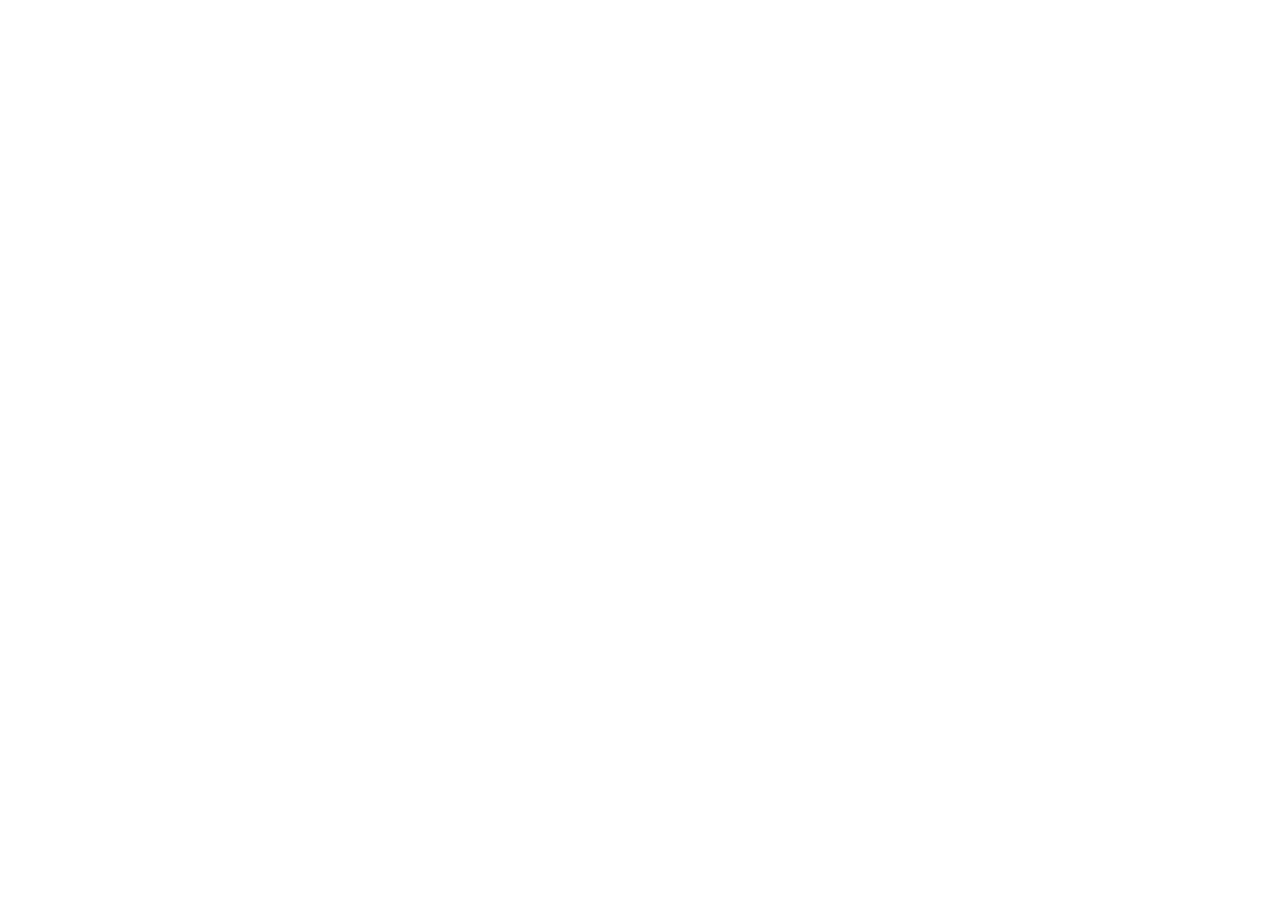
==== index.html @ aad58d9f "Add files via upload" ====
<!DOCTYPE html>
<html lang="pt-BR">
<head>
  <meta charset="UTF-8">
  <meta name="viewport" content="width=device-width, initial-scale=1, viewport-fit=cover">
  <title>SR Central · Souza Ribeiro</title>
  <meta name="theme-color" content="#081b06">
  <link rel="icon" type="image/png" href="assets/marca/favicon.png">
  <link rel="apple-touch-icon" href="assets/marca/apple-touch-icon.png">
  <link rel="stylesheet" href="assets/style.css">
</head>
<body>
  <div id="app"></div>
  <script src="sistemas.js"></script>
  <script src="assets/app.js"></script>
</body>
</html>
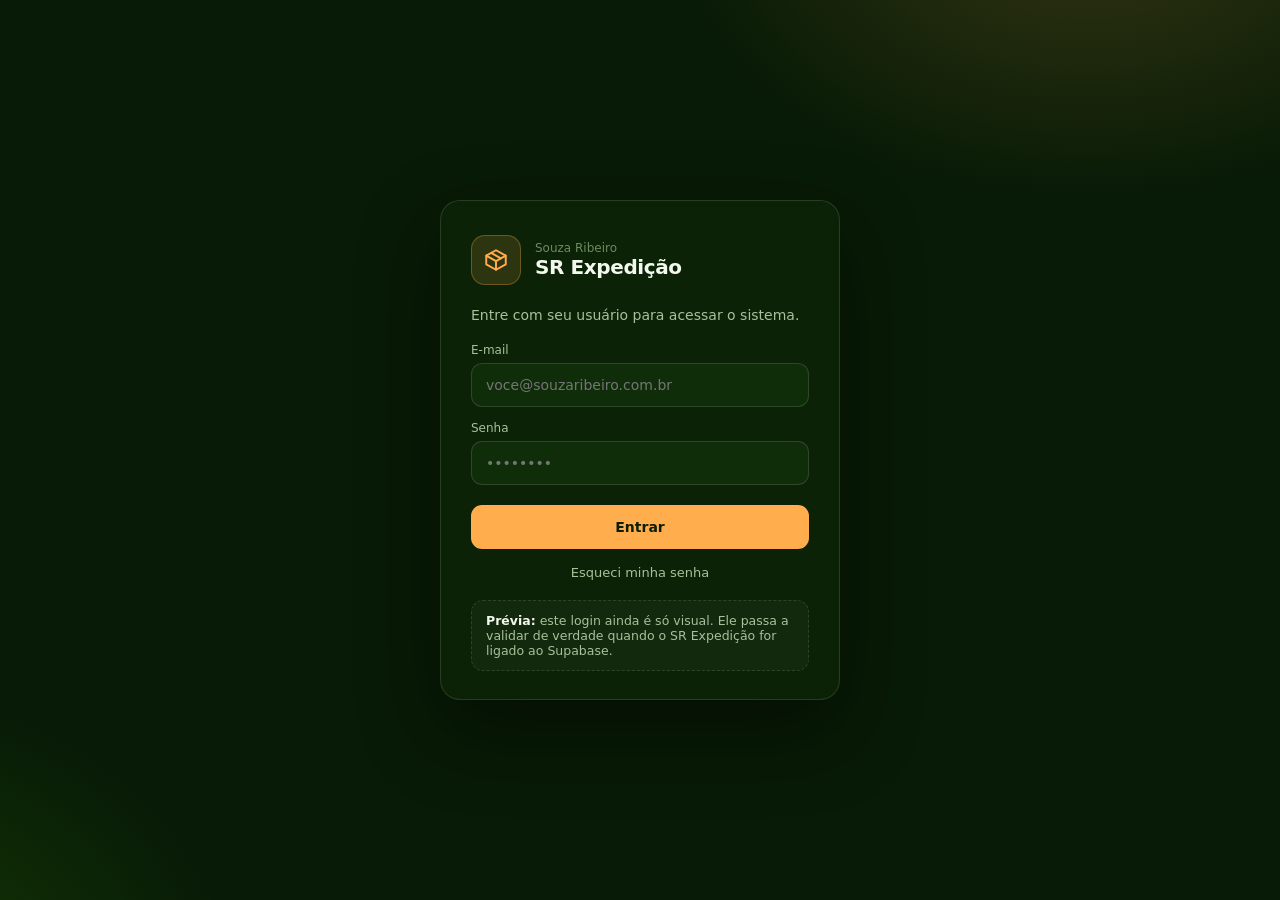
==== commit 302862c1: "Add files via upload" ====
--- a/index.html
+++ b/index.html
@@ -1,17 +1,86 @@
 <!DOCTYPE html>
 <html lang="pt-BR">
 <head>
-  <meta charset="UTF-8">
-  <meta name="viewport" content="width=device-width, initial-scale=1, viewport-fit=cover">
-  <title>SR Central · Souza Ribeiro</title>
-  <meta name="theme-color" content="#081b06">
-  <link rel="icon" type="image/png" href="assets/marca/favicon.png">
-  <link rel="apple-touch-icon" href="assets/marca/apple-touch-icon.png">
-  <link rel="stylesheet" href="assets/style.css">
+<meta charset="UTF-8">
+<meta name="viewport" content="width=device-width, initial-scale=1">
+<title>SR Expedição · Souza Ribeiro</title>
+<link rel="icon" type="image/png" href="../../assets/marca/favicon.png">
+<!--
+  ============================================================
+  SR Expedição — página provisória
+  Substitua este arquivo pelo HTML do sistema.
+  O login abaixo é só visual: ainda não valida nada.
+  Quando o sistema for ligado ao Supabase, ele passa a
+  autenticar de verdade aqui, antes de liberar o uso.
+  ============================================================
+-->
+<style>
+  :root { --c: #ffad4d; --bg: #081b06; --cartao: #0c2408; --campo: #102d0a; --linha: rgba(255,255,255,.12); --texto: #f3f8ee; --texto-2: #a9c19a; --texto-3: #6e8b60; }
+  * { box-sizing: border-box; margin: 0; padding: 0; }
+  html, body { height: 100%; }
+  body {
+    font-family: "Poppins", "Inter", "Segoe UI", system-ui, sans-serif; color: var(--texto); font-size: 14px;
+    background:
+      radial-gradient(700px 480px at 85% -10%, color-mix(in srgb, var(--c) 18%, transparent), transparent 60%),
+      radial-gradient(600px 500px at -10% 110%, rgba(43,115,3,.35), transparent 60%),
+      var(--bg);
+    display: grid; place-items: center; padding: 24px; -webkit-font-smoothing: antialiased;
+  }
+  .card { width: 100%; max-width: 400px; background: rgba(12,36,8,.85); border: 1px solid var(--linha); border-radius: 20px; padding: 34px 30px 28px; box-shadow: 0 30px 80px rgba(0,0,0,.45); backdrop-filter: blur(8px); }
+  .topo { display: flex; align-items: center; gap: 14px; }
+  .ic { width: 50px; height: 50px; border-radius: 14px; display: grid; place-items: center; color: var(--c); background: color-mix(in srgb, var(--c) 14%, transparent); border: 1px solid color-mix(in srgb, var(--c) 30%, transparent); }
+  .ic svg { width: 26px; height: 26px; stroke: currentColor; fill: none; stroke-width: 1.8; stroke-linecap: round; stroke-linejoin: round; }
+  .sist { font-size: 12px; color: var(--texto-3); }
+  h1 { font-size: 20px; letter-spacing: -.4px; }
+  p.sub { color: var(--texto-2); margin: 22px 0 20px; }
+  label { display: block; font-size: 12px; color: var(--texto-2); margin-bottom: 6px; font-weight: 500; }
+  .campo { margin-bottom: 14px; }
+  input { width: 100%; height: 44px; padding: 0 14px; border-radius: 11px; background: var(--campo); border: 1px solid var(--linha); color: var(--texto); font: inherit; outline: none; transition: border-color .15s, box-shadow .15s; }
+  input:focus { border-color: var(--c); box-shadow: 0 0 0 3px color-mix(in srgb, var(--c) 18%, transparent); }
+  button { width: 100%; height: 44px; border: 0; border-radius: 11px; background: var(--c); color: #0b1f06; font: inherit; font-weight: 700; cursor: pointer; margin-top: 6px; transition: filter .15s; }
+  button:hover { filter: brightness(1.08); }
+  .esqueci { display: block; text-align: center; margin-top: 16px; color: var(--texto-2); font-size: 13px; text-decoration: none; }
+  .esqueci:hover { color: var(--c); }
+  .aviso { margin-top: 20px; padding: 12px 14px; border-radius: 12px; font-size: 12.5px; color: var(--texto-2); background: rgba(255,255,255,.03); border: 1px dashed var(--linha); }
+  .aviso b { color: var(--texto); }
+  .pronto { display: none; text-align: center; }
+  .pronto .ic { margin: 0 auto 16px; width: 64px; height: 64px; border-radius: 18px; }
+  .pronto h2 { font-size: 19px; margin-bottom: 8px; }
+  .pronto p { color: var(--texto-2); }
+  .pronto code { background: var(--campo); padding: 2px 7px; border-radius: 6px; font-size: 12.5px; color: var(--texto); }
+  .entrou .form { display: none; }
+  .entrou .pronto { display: block; }
+  .rodape { text-align: center; color: var(--texto-3); font-size: 12px; margin-top: 18px; }
+</style>
 </head>
 <body>
-  <div id="app"></div>
-  <script src="sistemas.js"></script>
-  <script src="assets/app.js"></script>
+  <div class="card" id="card">
+    <div class="topo">
+      <div class="ic"><svg viewBox="0 0 24 24"><path d="M21 8 12 3 3 8v8l9 5 9-5z"/><path d="m3 8 9 5 9-5"/><path d="M12 13v8"/><path d="m7.5 5.5 9 5"/></svg></div>
+      <div><div class="sist">Souza Ribeiro</div><h1>SR Expedição</h1></div>
+    </div>
+
+    <form class="form" id="form" autocomplete="on">
+      <p class="sub">Entre com seu usuário para acessar o sistema.</p>
+      <div class="campo"><label for="email">E-mail</label><input id="email" type="email" placeholder="voce@souzaribeiro.com.br" required></div>
+      <div class="campo"><label for="senha">Senha</label><input id="senha" type="password" placeholder="••••••••" required></div>
+      <button type="submit">Entrar</button>
+      <a class="esqueci" href="#">Esqueci minha senha</a>
+      <div class="aviso"><b>Prévia:</b> este login ainda é só visual. Ele passa a validar de verdade quando o SR Expedição for ligado ao Supabase.</div>
+    </form>
+
+    <div class="pronto">
+      <div class="ic"><svg viewBox="0 0 24 24"><path d="M21 8 12 3 3 8v8l9 5 9-5z"/><path d="m3 8 9 5 9-5"/><path d="M12 13v8"/><path d="m7.5 5.5 9 5"/></svg></div>
+      <h2>SR Expedição em construção</h2>
+      <p>Substitua o arquivo <code>sistemas/expedicao/index.html</code> pelo sistema real.</p>
+    </div>
+  </div>
+
+  <script>
+    document.getElementById('form').addEventListener('submit', function (e) {
+      e.preventDefault();
+      document.getElementById('card').classList.add('entrou');
+    });
+  </script>
 </body>
 </html>
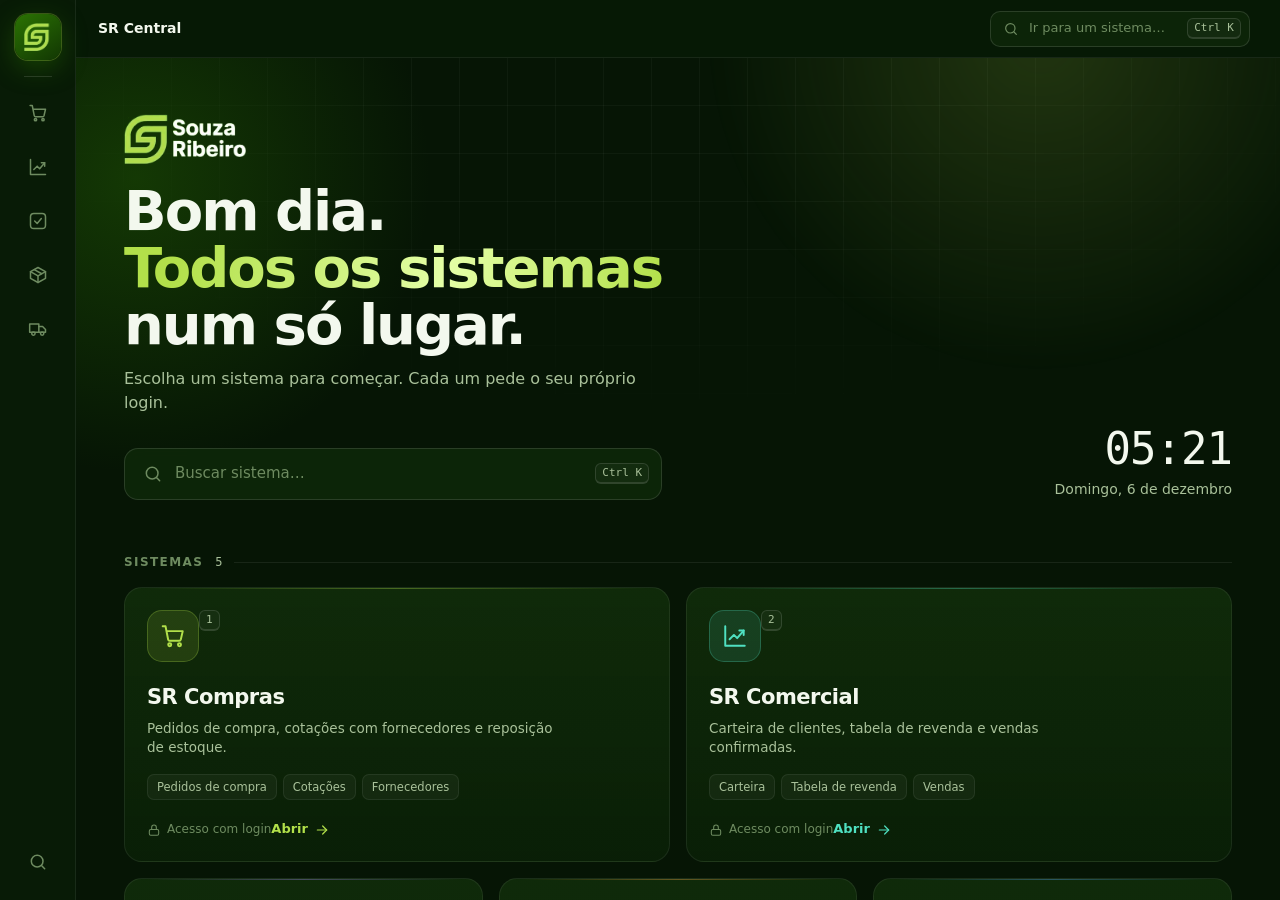
==== commit f1ced668: "SR Central: tela inicial com os sistemas da Souza Ribeiro Co-Authored-By: Claude Opus 5.5 <noreply@a" ====
--- a/index.html
+++ b/index.html
@@ -1,86 +1,17 @@
 <!DOCTYPE html>
 <html lang="pt-BR">
 <head>
-<meta charset="UTF-8">
-<meta name="viewport" content="width=device-width, initial-scale=1">
-<title>SR Expedição · Souza Ribeiro</title>
-<link rel="icon" type="image/png" href="../../assets/marca/favicon.png">
-<!--
-  ============================================================
-  SR Expedição — página provisória
-  Substitua este arquivo pelo HTML do sistema.
-  O login abaixo é só visual: ainda não valida nada.
-  Quando o sistema for ligado ao Supabase, ele passa a
-  autenticar de verdade aqui, antes de liberar o uso.
-  ============================================================
--->
-<style>
-  :root { --c: #ffad4d; --bg: #081b06; --cartao: #0c2408; --campo: #102d0a; --linha: rgba(255,255,255,.12); --texto: #f3f8ee; --texto-2: #a9c19a; --texto-3: #6e8b60; }
-  * { box-sizing: border-box; margin: 0; padding: 0; }
-  html, body { height: 100%; }
-  body {
-    font-family: "Poppins", "Inter", "Segoe UI", system-ui, sans-serif; color: var(--texto); font-size: 14px;
-    background:
-      radial-gradient(700px 480px at 85% -10%, color-mix(in srgb, var(--c) 18%, transparent), transparent 60%),
-      radial-gradient(600px 500px at -10% 110%, rgba(43,115,3,.35), transparent 60%),
-      var(--bg);
-    display: grid; place-items: center; padding: 24px; -webkit-font-smoothing: antialiased;
-  }
-  .card { width: 100%; max-width: 400px; background: rgba(12,36,8,.85); border: 1px solid var(--linha); border-radius: 20px; padding: 34px 30px 28px; box-shadow: 0 30px 80px rgba(0,0,0,.45); backdrop-filter: blur(8px); }
-  .topo { display: flex; align-items: center; gap: 14px; }
-  .ic { width: 50px; height: 50px; border-radius: 14px; display: grid; place-items: center; color: var(--c); background: color-mix(in srgb, var(--c) 14%, transparent); border: 1px solid color-mix(in srgb, var(--c) 30%, transparent); }
-  .ic svg { width: 26px; height: 26px; stroke: currentColor; fill: none; stroke-width: 1.8; stroke-linecap: round; stroke-linejoin: round; }
-  .sist { font-size: 12px; color: var(--texto-3); }
-  h1 { font-size: 20px; letter-spacing: -.4px; }
-  p.sub { color: var(--texto-2); margin: 22px 0 20px; }
-  label { display: block; font-size: 12px; color: var(--texto-2); margin-bottom: 6px; font-weight: 500; }
-  .campo { margin-bottom: 14px; }
-  input { width: 100%; height: 44px; padding: 0 14px; border-radius: 11px; background: var(--campo); border: 1px solid var(--linha); color: var(--texto); font: inherit; outline: none; transition: border-color .15s, box-shadow .15s; }
-  input:focus { border-color: var(--c); box-shadow: 0 0 0 3px color-mix(in srgb, var(--c) 18%, transparent); }
-  button { width: 100%; height: 44px; border: 0; border-radius: 11px; background: var(--c); color: #0b1f06; font: inherit; font-weight: 700; cursor: pointer; margin-top: 6px; transition: filter .15s; }
-  button:hover { filter: brightness(1.08); }
-  .esqueci { display: block; text-align: center; margin-top: 16px; color: var(--texto-2); font-size: 13px; text-decoration: none; }
-  .esqueci:hover { color: var(--c); }
-  .aviso { margin-top: 20px; padding: 12px 14px; border-radius: 12px; font-size: 12.5px; color: var(--texto-2); background: rgba(255,255,255,.03); border: 1px dashed var(--linha); }
-  .aviso b { color: var(--texto); }
-  .pronto { display: none; text-align: center; }
-  .pronto .ic { margin: 0 auto 16px; width: 64px; height: 64px; border-radius: 18px; }
-  .pronto h2 { font-size: 19px; margin-bottom: 8px; }
-  .pronto p { color: var(--texto-2); }
-  .pronto code { background: var(--campo); padding: 2px 7px; border-radius: 6px; font-size: 12.5px; color: var(--texto); }
-  .entrou .form { display: none; }
-  .entrou .pronto { display: block; }
-  .rodape { text-align: center; color: var(--texto-3); font-size: 12px; margin-top: 18px; }
-</style>
+  <meta charset="UTF-8">
+  <meta name="viewport" content="width=device-width, initial-scale=1, viewport-fit=cover">
+  <title>SR Central · Souza Ribeiro</title>
+  <meta name="theme-color" content="#081b06">
+  <link rel="icon" type="image/png" href="assets/marca/favicon.png">
+  <link rel="apple-touch-icon" href="assets/marca/apple-touch-icon.png">
+  <link rel="stylesheet" href="assets/style.css">
 </head>
 <body>
-  <div class="card" id="card">
-    <div class="topo">
-      <div class="ic"><svg viewBox="0 0 24 24"><path d="M21 8 12 3 3 8v8l9 5 9-5z"/><path d="m3 8 9 5 9-5"/><path d="M12 13v8"/><path d="m7.5 5.5 9 5"/></svg></div>
-      <div><div class="sist">Souza Ribeiro</div><h1>SR Expedição</h1></div>
-    </div>
-
-    <form class="form" id="form" autocomplete="on">
-      <p class="sub">Entre com seu usuário para acessar o sistema.</p>
-      <div class="campo"><label for="email">E-mail</label><input id="email" type="email" placeholder="voce@souzaribeiro.com.br" required></div>
-      <div class="campo"><label for="senha">Senha</label><input id="senha" type="password" placeholder="••••••••" required></div>
-      <button type="submit">Entrar</button>
-      <a class="esqueci" href="#">Esqueci minha senha</a>
-      <div class="aviso"><b>Prévia:</b> este login ainda é só visual. Ele passa a validar de verdade quando o SR Expedição for ligado ao Supabase.</div>
-    </form>
-
-    <div class="pronto">
-      <div class="ic"><svg viewBox="0 0 24 24"><path d="M21 8 12 3 3 8v8l9 5 9-5z"/><path d="m3 8 9 5 9-5"/><path d="M12 13v8"/><path d="m7.5 5.5 9 5"/></svg></div>
-      <h2>SR Expedição em construção</h2>
-      <p>Substitua o arquivo <code>sistemas/expedicao/index.html</code> pelo sistema real.</p>
-    </div>
-  </div>
-
-  <script>
-    document.getElementById('form').addEventListener('submit', function (e) {
-      e.preventDefault();
-      document.getElementById('card').classList.add('entrou');
-    });
-  </script>
+  <div id="app"></div>
+  <script src="sistemas.js"></script>
+  <script src="assets/app.js"></script>
 </body>
 </html>
--- a/assets/style.css
+++ b/assets/style.css
@@ -0,0 +1,300 @@
+/* ============================================================
+   SR Central — identidade visual (navy + verde-limão)
+   ============================================================ */
+:root {
+  --bg: #061505;
+  --navy-950: #081b06;
+  --navy-900: #0c2408;
+  --navy-850: #102d0a;
+  --navy-800: #15370d;
+  --navy-700: #1f4813;
+  --linha: rgba(255, 255, 255, .07);
+  --linha-forte: rgba(255, 255, 255, .12);
+  --texto: #f3f8ee;
+  --texto-2: #a9c19a;
+  --texto-3: #6e8b60;
+  --lima: #b2e04a;
+  --lima-suave: rgba(178,224,74, .12);
+  --trilho: 76px;
+  --topo: 58px;
+  --fonte: "Poppins", "Inter", "Segoe UI Variable", "Segoe UI", system-ui, -apple-system, Roboto, Arial, sans-serif;
+  --mono: ui-monospace, "SF Mono", "Cascadia Mono", Consolas, monospace;
+}
+
+* { box-sizing: border-box; margin: 0; padding: 0; }
+html, body { height: 100%; }
+body {
+  font-family: var(--fonte);
+  background: var(--bg);
+  color: var(--texto);
+  font-size: 14px;
+  line-height: 1.45;
+  -webkit-font-smoothing: antialiased;
+  overflow: hidden;
+}
+button, input { font: inherit; color: inherit; }
+button { cursor: pointer; background: none; border: 0; }
+svg.ic { width: 20px; height: 20px; flex-shrink: 0; stroke: currentColor; fill: none; stroke-width: 1.8; stroke-linecap: round; stroke-linejoin: round; }
+kbd {
+  font-family: var(--mono); font-size: 11px; color: var(--texto-2);
+  border: 1px solid var(--linha-forte); border-bottom-width: 2px;
+  border-radius: 6px; padding: 1px 6px; background: rgba(255,255,255,.03);
+}
+
+/* ============ estrutura ============ */
+.shell { display: grid; grid-template-columns: var(--trilho) 1fr; height: 100vh; height: 100dvh; }
+
+/* ---------- trilho (dock lateral) ---------- */
+.trilho {
+  background: var(--navy-950);
+  border-right: 1px solid var(--linha);
+  display: flex; flex-direction: column; align-items: center;
+  padding: 14px 0; gap: 6px; z-index: 20;
+}
+.logo {
+  width: 46px; height: 46px; border-radius: 13px;
+  background: linear-gradient(145deg, #2b7303, #123703);
+  display: grid; place-items: center;
+  box-shadow: 0 0 0 1px rgba(178,224,74,.28), 0 8px 26px rgba(43,115,3,.45);
+  transition: transform .2s;
+}
+.logo img { width: 28px; height: auto; display: block; }
+.marca-completa { height: 50px; width: auto; display: block; }
+.logo:hover { transform: scale(1.05); }
+.trilho-sep { width: 28px; height: 1px; background: var(--linha-forte); margin: 10px 0 6px; }
+.trilho-lista { display: flex; flex-direction: column; gap: 6px; align-items: center; }
+.dock {
+  --c: var(--lima);
+  position: relative; width: 48px; height: 48px; border-radius: 14px;
+  display: grid; place-items: center; color: var(--texto-3);
+  transition: background .15s, color .15s;
+}
+.dock:hover { background: var(--navy-850); color: var(--texto); }
+.dock.ativo { color: var(--c); background: color-mix(in srgb, var(--c) 13%, transparent); }
+.dock.ativo::before {
+  content: ""; position: absolute; left: -14px; top: 12px; bottom: 12px; width: 4px;
+  border-radius: 0 4px 4px 0; background: var(--c); box-shadow: 0 0 14px var(--c);
+}
+.dock .aberto {
+  position: absolute; right: 8px; bottom: 8px; width: 7px; height: 7px; border-radius: 50%;
+  background: var(--c); border: 2px solid var(--navy-950); display: none;
+}
+.dock.carregado .aberto { display: block; }
+.dock .dica {
+  position: absolute; left: calc(100% + 14px); top: 50%; transform: translate(-6px, -50%);
+  background: var(--navy-800); border: 1px solid var(--linha-forte); color: var(--texto);
+  font-size: 12.5px; font-weight: 500; white-space: nowrap; padding: 6px 10px; border-radius: 8px;
+  pointer-events: none; opacity: 0; transition: opacity .12s, transform .12s;
+  box-shadow: 0 10px 24px rgba(0,0,0,.4); display: flex; gap: 8px; align-items: center;
+}
+.dock:hover .dica { opacity: 1; transform: translate(0, -50%); }
+.trilho-fim { margin-top: auto; display: flex; flex-direction: column; gap: 6px; align-items: center; }
+
+/* ---------- principal ---------- */
+.principal { position: relative; display: flex; flex-direction: column; min-width: 0; min-height: 0; }
+.topo {
+  height: var(--topo); flex-shrink: 0; display: flex; align-items: center; gap: 14px;
+  padding: 0 16px 0 22px; border-bottom: 1px solid var(--linha);
+  background: rgba(8, 27, 6, .85); backdrop-filter: blur(12px); z-index: 10;
+}
+.migalha { display: flex; align-items: center; gap: 10px; min-width: 0; font-size: 14px; }
+.migalha .raiz { color: var(--texto-3); white-space: nowrap; }
+.migalha .raiz:hover { color: var(--texto); }
+.migalha .barra { color: var(--texto-3); opacity: .6; }
+.migalha .atual { font-weight: 600; display: flex; align-items: center; gap: 9px; white-space: nowrap; overflow: hidden; }
+.migalha .bolinha { width: 8px; height: 8px; border-radius: 50%; flex-shrink: 0; }
+.topo-meio { margin-left: auto; }
+.busca-btn {
+  display: flex; align-items: center; gap: 10px; height: 36px; padding: 0 8px 0 12px; min-width: 260px;
+  border-radius: 10px; border: 1px solid var(--linha-forte); background: var(--navy-900); color: var(--texto-3); font-size: 13px;
+  transition: border-color .15s, color .15s;
+}
+.busca-btn:hover { border-color: rgba(178,224,74,.4); color: var(--texto-2); }
+.busca-btn svg { width: 16px; height: 16px; }
+.busca-btn kbd { margin-left: auto; }
+.topo-acoes { display: flex; gap: 2px; }
+.ic-btn {
+  width: 36px; height: 36px; border-radius: 10px; display: grid; place-items: center; color: var(--texto-2);
+  transition: background .12s, color .12s;
+}
+.ic-btn:hover { background: var(--navy-850); color: var(--texto); }
+.ic-btn svg { width: 18px; height: 18px; }
+.ic-btn[hidden] { display: none; }
+.relogio { font-family: var(--mono); font-size: 13px; color: var(--texto-2); white-space: nowrap; padding: 0 6px; }
+
+.palco { flex: 1; position: relative; min-height: 0; }
+.quadro { position: absolute; inset: 0; width: 100%; height: 100%; border: 0; background: var(--navy-950); visibility: hidden; }
+.quadro.visivel { visibility: visible; }
+.barra-carga {
+  position: absolute; top: 0; left: 0; height: 2px; width: 0; z-index: 5; background: var(--c, var(--lima));
+  box-shadow: 0 0 10px var(--c, var(--lima)); opacity: 0; transition: width 1.2s cubic-bezier(.1,.7,.2,1), opacity .3s;
+}
+.barra-carga.ativa { width: 75%; opacity: 1; }
+.barra-carga.fim { width: 100%; opacity: 0; transition: width .2s, opacity .4s .2s; }
+
+/* ============ tela inicial ============ */
+.inicio { position: absolute; inset: 0; overflow-y: auto; overflow-x: hidden; }
+.inicio[hidden] { display: none; }
+.fundo { position: absolute; inset: 0; pointer-events: none; overflow: hidden; min-height: 100%; }
+.fundo .grade-bg {
+  position: absolute; inset: -1px;
+  background-image:
+    linear-gradient(rgba(255,255,255,.035) 1px, transparent 1px),
+    linear-gradient(90deg, rgba(255,255,255,.035) 1px, transparent 1px);
+  background-size: 48px 48px;
+  mask-image: radial-gradient(ellipse 80% 60% at 50% 0%, #000 30%, transparent 75%);
+  -webkit-mask-image: radial-gradient(ellipse 80% 60% at 50% 0%, #000 30%, transparent 75%);
+}
+.fundo .brilho-1 { position: absolute; width: 720px; height: 720px; top: -380px; right: -120px; border-radius: 50%; background: radial-gradient(circle, rgba(178,224,74,.16), transparent 65%); filter: blur(10px); }
+.fundo .brilho-2 { position: absolute; width: 640px; height: 640px; top: -200px; left: -260px; border-radius: 50%; background: radial-gradient(circle, rgba(43,115,3,.38), transparent 65%); }
+
+.inicio-conteudo { position: relative; max-width: 1180px; margin: 0 auto; padding: 56px 36px 64px; }
+
+.heroi { display: flex; align-items: flex-end; justify-content: space-between; gap: 32px; flex-wrap: wrap; }
+.selo {
+  display: inline-flex; align-items: center; gap: 8px; font-size: 12px; font-weight: 600; color: var(--lima);
+  padding: 5px 11px 5px 9px; border-radius: 30px; border: 1px solid rgba(178,224,74,.3); background: rgba(178,224,74,.07);
+}
+.selo i { width: 7px; height: 7px; border-radius: 50%; background: var(--lima); box-shadow: 0 0 0 0 rgba(178,224,74,.6); animation: pulso 2.2s infinite; }
+@keyframes pulso { 0% { box-shadow: 0 0 0 0 rgba(178,224,74,.55); } 70% { box-shadow: 0 0 0 9px rgba(178,224,74,0); } 100% { box-shadow: 0 0 0 0 rgba(178,224,74,0); } }
+.heroi h1 {
+  font-size: clamp(34px, 5vw, 56px); line-height: 1.02; letter-spacing: -2px; font-weight: 800; margin-top: 18px;
+}
+.heroi h1 em { font-style: normal; background: linear-gradient(100deg, var(--lima) 10%, #e4ffa6 60%, var(--lima)); -webkit-background-clip: text; background-clip: text; color: transparent; }
+.heroi .lead { color: var(--texto-2); font-size: 16px; margin-top: 14px; max-width: 520px; }
+.heroi-lado { text-align: right; }
+.heroi-hora { font-family: var(--mono); font-size: 44px; font-weight: 500; letter-spacing: -1px; line-height: 1; }
+.heroi-data { color: var(--texto-2); margin-top: 8px; }
+.heroi-data::first-letter { text-transform: uppercase; }
+
+.atalho-busca {
+  margin-top: 34px; width: 100%; max-width: 560px; height: 52px; border-radius: 14px; display: flex; align-items: center; gap: 12px; padding: 0 12px 0 18px;
+  background: rgba(16, 45, 10, .7); border: 1px solid var(--linha-forte); color: var(--texto-3); font-size: 15px; backdrop-filter: blur(8px);
+  transition: border-color .15s, box-shadow .15s;
+}
+.atalho-busca:hover { border-color: rgba(178,224,74,.45); box-shadow: 0 0 0 4px rgba(178,224,74,.07); color: var(--texto-2); }
+.atalho-busca kbd { margin-left: auto; }
+
+.rotulo-secao { display: flex; align-items: center; gap: 12px; margin: 54px 0 16px; font-size: 12px; text-transform: uppercase; letter-spacing: 1.4px; color: var(--texto-3); font-weight: 600; }
+.rotulo-secao::after { content: ""; flex: 1; height: 1px; background: var(--linha); }
+.rotulo-secao span { color: var(--texto-2); font-family: var(--mono); letter-spacing: 0; text-transform: none; font-weight: 500; }
+
+.cartoes { display: grid; grid-template-columns: repeat(6, 1fr); gap: 16px; }
+.cartoes > :nth-child(1), .cartoes > :nth-child(2) { grid-column: span 3; }
+.cartoes > :nth-child(n+3) { grid-column: span 2; }
+
+.cartao {
+  --c: var(--lima);
+  position: relative; overflow: hidden; text-align: left; border-radius: 18px; padding: 22px;
+  background: linear-gradient(180deg, rgba(24,60,14,.55), rgba(10,32,7,.92));
+  border: 1px solid var(--linha);
+  display: flex; flex-direction: column; min-height: 230px;
+  transition: transform .25s cubic-bezier(.2,.8,.2,1), border-color .25s, box-shadow .25s;
+  opacity: 0; animation: sobe .55s cubic-bezier(.2,.8,.2,1) forwards;
+}
+.cartao::before {
+  content: ""; position: absolute; inset: 0; pointer-events: none; opacity: 0; transition: opacity .3s;
+  background: radial-gradient(420px circle at var(--mx, 50%) var(--my, 0%), color-mix(in srgb, var(--c) 16%, transparent), transparent 60%);
+}
+.cartao::after {
+  content: ""; position: absolute; left: 22px; right: 22px; top: 0; height: 1px;
+  background: linear-gradient(90deg, transparent, color-mix(in srgb, var(--c) 70%, transparent), transparent); opacity: .5;
+}
+.cartao:hover { transform: translateY(-4px); border-color: color-mix(in srgb, var(--c) 40%, transparent); box-shadow: 0 24px 50px -20px color-mix(in srgb, var(--c) 35%, transparent), 0 10px 30px rgba(0,0,0,.35); }
+.cartao:hover::before { opacity: 1; }
+@keyframes sobe { from { opacity: 0; transform: translateY(14px); } to { opacity: 1; transform: none; } }
+
+.cartao-topo { display: flex; align-items: flex-start; justify-content: space-between; position: relative; }
+.cartao-ic {
+  width: 52px; height: 52px; border-radius: 15px; display: grid; place-items: center; color: var(--c);
+  background: color-mix(in srgb, var(--c) 13%, transparent); border: 1px solid color-mix(in srgb, var(--c) 25%, transparent);
+}
+.cartao-ic svg { width: 26px; height: 26px; }
+.cartao-tecla { display: flex; gap: 8px; align-items: center; }
+.estado-pill { font-size: 11px; font-weight: 600; color: var(--c); padding: 3px 9px; border-radius: 20px; background: color-mix(in srgb, var(--c) 12%, transparent); display: none; align-items: center; gap: 6px; }
+.estado-pill i { width: 6px; height: 6px; border-radius: 50%; background: var(--c); }
+.cartao.carregado .estado-pill { display: inline-flex; }
+.cartao h3 { font-size: 21px; letter-spacing: -.5px; margin-top: 20px; position: relative; }
+.cartao p { color: var(--texto-2); margin-top: 6px; font-size: 13.5px; position: relative; max-width: 420px; }
+.etiquetas { display: flex; flex-wrap: wrap; gap: 6px; margin-top: 16px; position: relative; }
+.etiquetas span { font-size: 11.5px; color: var(--texto-2); padding: 4px 9px; border-radius: 7px; background: rgba(255,255,255,.04); border: 1px solid var(--linha); }
+.cartao-rodape { margin-top: auto; padding-top: 20px; display: flex; align-items: center; justify-content: space-between; position: relative; }
+.cartao-rodape .login-nota { display: flex; align-items: center; gap: 6px; font-size: 12px; color: var(--texto-3); }
+.cartao-rodape .login-nota svg { width: 14px; height: 14px; }
+.entrar { display: flex; align-items: center; gap: 6px; font-weight: 600; font-size: 13px; color: var(--c); }
+.entrar svg { width: 16px; height: 16px; transition: transform .2s; }
+.cartao:hover .entrar svg { transform: translateX(4px); }
+
+.rodape-inicio { margin-top: 48px; display: flex; justify-content: space-between; gap: 16px; flex-wrap: wrap; color: var(--texto-3); font-size: 12.5px; }
+.rodape-inicio .dicas { display: flex; gap: 18px; flex-wrap: wrap; }
+.rodape-inicio .dicas span { display: flex; align-items: center; gap: 6px; }
+
+/* ============ paleta de comandos ============ */
+.paleta-veu {
+  position: fixed; inset: 0; z-index: 100; background: rgba(2, 10, 2, .65); backdrop-filter: blur(6px);
+  display: flex; justify-content: center; align-items: flex-start; padding: 14vh 16px 16px;
+  animation: aparece .15s ease-out;
+}
+.paleta-veu[hidden] { display: none; }
+@keyframes aparece { from { opacity: 0; } }
+.paleta {
+  width: 100%; max-width: 580px; background: var(--navy-900); border: 1px solid var(--linha-forte); border-radius: 16px;
+  box-shadow: 0 40px 100px rgba(0,0,0,.6); overflow: hidden; animation: cresce .18s cubic-bezier(.2,.8,.2,1);
+}
+@keyframes cresce { from { opacity: 0; transform: scale(.97) translateY(-6px); } }
+.paleta-campo { display: flex; align-items: center; gap: 12px; padding: 0 18px; border-bottom: 1px solid var(--linha); }
+.paleta-campo svg { color: var(--texto-3); }
+.paleta-campo input { flex: 1; height: 56px; background: none; border: 0; outline: none; font-size: 16px; }
+.paleta-campo input::placeholder { color: var(--texto-3); }
+.paleta-lista { max-height: 360px; overflow-y: auto; padding: 8px; }
+.paleta-grupo { font-size: 11px; text-transform: uppercase; letter-spacing: 1px; color: var(--texto-3); padding: 10px 10px 6px; font-weight: 600; }
+.paleta-item {
+  --c: var(--lima);
+  width: 100%; display: flex; align-items: center; gap: 12px; padding: 10px; border-radius: 10px; text-align: left; color: var(--texto-2);
+}
+.paleta-item .pi-ic { width: 34px; height: 34px; border-radius: 9px; display: grid; place-items: center; color: var(--c); background: color-mix(in srgb, var(--c) 12%, transparent); flex-shrink: 0; }
+.paleta-item .pi-ic svg { width: 18px; height: 18px; }
+.paleta-item .pi-nome { color: var(--texto); font-weight: 600; font-size: 14px; }
+.paleta-item .pi-desc { font-size: 12px; color: var(--texto-3); white-space: nowrap; overflow: hidden; text-overflow: ellipsis; }
+.paleta-item .pi-txt { min-width: 0; flex: 1; }
+.paleta-item kbd { flex-shrink: 0; }
+.paleta-item.sel { background: var(--navy-800); }
+.paleta-vazia { padding: 28px; text-align: center; color: var(--texto-3); }
+.paleta-pe { display: flex; gap: 16px; padding: 10px 16px; border-top: 1px solid var(--linha); font-size: 12px; color: var(--texto-3); }
+.paleta-pe span { display: flex; align-items: center; gap: 6px; }
+
+/* ============ celular ============ */
+@media (max-width: 1000px) {
+  .cartoes > :nth-child(n) { grid-column: span 3; }
+  .cartoes > :last-child:nth-child(odd) { grid-column: span 6; }
+  .busca-btn { min-width: 0; }
+  .busca-btn .txt, .busca-btn kbd { display: none; }
+  .busca-btn { width: 36px; padding: 0; justify-content: center; border-color: transparent; background: none; }
+}
+@media (max-width: 720px) {
+  .shell { grid-template-columns: 1fr; grid-template-rows: 1fr auto; }
+  .trilho {
+    grid-row: 2; flex-direction: row; justify-content: space-around; padding: 6px 6px calc(6px + env(safe-area-inset-bottom));
+    border-right: 0; border-top: 1px solid var(--linha); gap: 0;
+  }
+  .trilho-lista { flex-direction: row; gap: 0; flex: 1; justify-content: space-around; }
+  .trilho-sep, .trilho-fim, .dock .dica { display: none; }
+  .logo { width: 44px; height: 44px; border-radius: 12px; font-size: 13px; box-shadow: none; }
+  .dock { width: 54px; height: 50px; }
+  .dock.ativo::before { left: 14px; right: 14px; top: -7px; bottom: auto; width: auto; height: 3px; border-radius: 0 0 3px 3px; }
+  .principal { grid-row: 1; }
+  .topo { padding: 0 8px 0 14px; }
+  .relogio, .so-desktop { display: none; }
+  .inicio-conteudo { padding: 30px 18px 40px; }
+  .heroi-lado { display: none; }
+  .cartoes { grid-template-columns: 1fr; }
+  .cartoes > :nth-child(n), .cartoes > :last-child:nth-child(odd) { grid-column: auto; }
+  .atalho-busca kbd, .cartao-tecla kbd { display: none; }
+  .cartao { min-height: 0; }
+  .rodape-inicio .dicas { display: none; }
+  .paleta-veu { padding-top: 8vh; }
+}
+@media (prefers-reduced-motion: reduce) {
+  *, *::before, *::after { animation: none !important; transition: none !important; }
+  .cartao { opacity: 1; }
+}
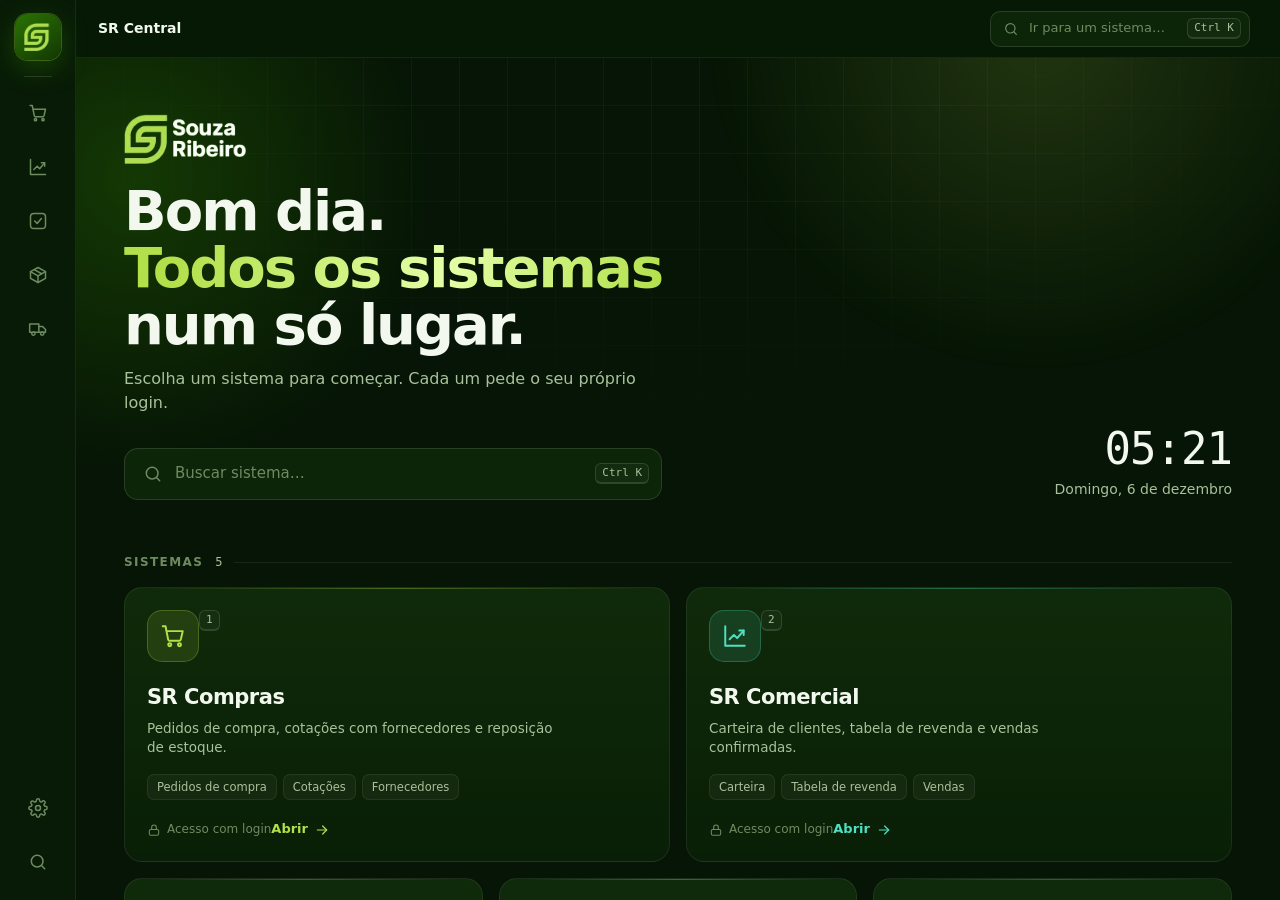
==== commit f077ae70: "Configurações com cadastro de usuários e login real nos sistemas - Aba Configurações (login ADMIN/AD" ====
--- a/index.html
+++ b/index.html
@@ -12,6 +12,9 @@
 <body>
   <div id="app"></div>
   <script src="sistemas.js"></script>
+  <script src="assets/sr-config.js"></script>
+  <script src="assets/sr-auth.js"></script>
   <script src="assets/app.js"></script>
+  <script src="assets/config.js"></script>
 </body>
 </html>
--- a/assets/style.css
+++ b/assets/style.css
@@ -112,7 +112,7 @@
 .busca-btn:hover { border-color: rgba(178,224,74,.4); color: var(--texto-2); }
 .busca-btn svg { width: 16px; height: 16px; }
 .busca-btn kbd { margin-left: auto; }
-.topo-acoes { display: flex; gap: 2px; }
+.topo-acoes { display: flex; align-items: center; gap: 2px; }
 .ic-btn {
   width: 36px; height: 36px; border-radius: 10px; display: grid; place-items: center; color: var(--texto-2);
   transition: background .12s, color .12s;
@@ -298,3 +298,183 @@
   *, *::before, *::after { animation: none !important; transition: none !important; }
   .cartao { opacity: 1; }
 }
+
+/* ============================================================
+   Configurações
+   ============================================================ */
+.config { position: absolute; inset: 0; overflow-y: auto; }
+.config[hidden] { display: none; }
+.spinner { width: 30px; height: 30px; border: 3px solid var(--navy-700); border-top-color: var(--lima); border-radius: 50%; animation: gira .8s linear infinite; }
+.spinner.mini { width: 16px; height: 16px; border-width: 2px; border-color: rgba(0,0,0,.2); border-top-color: currentColor; }
+@keyframes gira { to { transform: rotate(360deg); } }
+
+.inp {
+  width: 100%; height: 42px; padding: 0 13px; border-radius: 10px; outline: none;
+  background: var(--navy-850); border: 1px solid var(--linha-forte); color: var(--texto);
+  transition: border-color .15s, box-shadow .15s;
+}
+.inp:focus { border-color: var(--lima); box-shadow: 0 0 0 3px var(--lima-suave); }
+.inp:disabled { opacity: .55; }
+.inp::placeholder { color: var(--texto-3); }
+.campo { display: block; margin-bottom: 14px; }
+.campo > span { display: block; font-size: 12px; color: var(--texto-2); font-weight: 500; margin-bottom: 6px; }
+
+.btn {
+  height: 40px; padding: 0 16px; border-radius: 10px; font-weight: 600; font-size: 13.5px;
+  display: inline-flex; align-items: center; justify-content: center; gap: 8px; white-space: nowrap;
+  transition: filter .15s, background .15s, opacity .15s;
+}
+.btn svg { width: 17px; height: 17px; }
+.btn:disabled { opacity: .6; cursor: default; }
+.btn-lima { background: var(--lima); color: #0e2405; }
+.btn-lima:hover:not(:disabled) { filter: brightness(1.07); }
+.btn-sec { background: var(--navy-800); border: 1px solid var(--linha-forte); color: var(--texto); }
+.btn-sec:hover { background: var(--navy-700); }
+.btn-perigo { background: #e5484d; color: #fff; }
+.btn-perigo:hover:not(:disabled) { filter: brightness(1.08); }
+.btn-cheio { width: 100%; height: 44px; }
+.msg-erro { background: rgba(229,72,77,.1); border: 1px solid rgba(229,72,77,.35); color: #ffb4b6; padding: 10px 12px; border-radius: 10px; font-size: 13px; margin-bottom: 14px; }
+.msg-erro[hidden] { display: none; }
+.mudo { color: var(--texto-3); font-size: 12.5px; }
+
+/* login da configuração */
+.cfg-centro {
+  min-height: 100%; display: grid; place-items: center; padding: 32px 16px;
+  background: radial-gradient(600px 400px at 50% 0%, rgba(178,224,74,.08), transparent 70%);
+}
+.cfg-login {
+  width: 100%; max-width: 400px; background: var(--navy-900); border: 1px solid var(--linha-forte);
+  border-radius: 20px; padding: 32px 28px 26px; box-shadow: 0 30px 80px rgba(0,0,0,.4);
+  animation: sobe .4s cubic-bezier(.2,.8,.2,1);
+}
+.cfg-login-ic { width: 52px; height: 52px; border-radius: 15px; display: grid; place-items: center; color: var(--lima); background: var(--lima-suave); border: 1px solid rgba(178,224,74,.28); margin-bottom: 18px; }
+.cfg-login-ic svg { width: 26px; height: 26px; }
+.cfg-login h1 { font-size: 22px; letter-spacing: -.5px; }
+.cfg-login p { color: var(--texto-2); margin: 6px 0 22px; font-size: 13.5px; }
+.cfg-login .btn { margin-top: 4px; }
+
+/* painel */
+.cfg-pagina { max-width: 1180px; margin: 0 auto; padding: 36px 36px 60px; }
+.cfg-cabeca { display: flex; justify-content: space-between; align-items: flex-end; gap: 24px; flex-wrap: wrap; }
+.cfg-kicker { display: inline-flex; align-items: center; gap: 7px; color: var(--lima); font-size: 12px; font-weight: 600; text-transform: uppercase; letter-spacing: 1.2px; }
+.cfg-kicker svg { width: 15px; height: 15px; }
+.cfg-cabeca h1 { font-size: 30px; letter-spacing: -1px; margin-top: 8px; }
+.cfg-cabeca p { color: var(--texto-2); margin-top: 4px; }
+.cfg-quem { display: flex; align-items: center; gap: 10px; background: var(--navy-900); border: 1px solid var(--linha); padding: 8px 8px 8px 10px; border-radius: 14px; }
+.quem-nome { font-weight: 600; font-size: 13.5px; }
+.quem-sub { font-size: 12px; color: var(--texto-3); margin-right: 6px; }
+.avatar { width: 36px; height: 36px; border-radius: 50%; background: var(--navy-700); color: var(--texto); display: grid; place-items: center; font-weight: 700; font-size: 12.5px; flex-shrink: 0; letter-spacing: .3px; }
+.avatar.adm, .cfg-quem .avatar { background: var(--lima); color: #0e2405; }
+
+.cfg-alerta {
+  margin-top: 22px; display: flex; align-items: center; gap: 14px; padding: 14px 16px; border-radius: 14px;
+  background: rgba(255,173,77,.08); border: 1px solid rgba(255,173,77,.35); color: #ffd7a3; font-size: 13.5px;
+}
+.cfg-alerta > svg { color: #ffad4d; width: 22px; height: 22px; }
+.cfg-alerta b { color: #fff; }
+.cfg-alerta .btn { margin-left: auto; flex-shrink: 0; }
+
+.cfg-stats { display: grid; grid-template-columns: repeat(7, 1fr); gap: 10px; margin-top: 26px; }
+.stat { background: var(--navy-900); border: 1px solid var(--linha); border-radius: 14px; padding: 14px 16px; }
+.stat-n { font-size: 24px; font-weight: 700; letter-spacing: -.5px; line-height: 1.1; }
+.stat-r { font-size: 12px; color: var(--texto-3); }
+.stat-sis { display: flex; align-items: center; gap: 12px; --c: var(--lima); }
+.stat-ic { width: 34px; height: 34px; border-radius: 10px; display: grid; place-items: center; color: var(--c); background: color-mix(in srgb, var(--c) 13%, transparent); flex-shrink: 0; }
+.stat-ic svg { width: 18px; height: 18px; }
+
+.cfg-barra { display: flex; gap: 12px; margin: 26px 0 14px; }
+.busca-inline { position: relative; flex: 1; max-width: 420px; }
+.busca-inline svg { position: absolute; left: 12px; top: 50%; transform: translateY(-50%); width: 17px; height: 17px; color: var(--texto-3); }
+.busca-inline .inp { padding-left: 38px; height: 40px; }
+.cfg-barra .btn { margin-left: auto; }
+
+.cfg-tabela { background: var(--navy-900); border: 1px solid var(--linha); border-radius: 16px; overflow: hidden; }
+.cfg-tabela .linha { display: grid; grid-template-columns: minmax(220px, 1.2fr) 2fr 110px 130px; align-items: center; gap: 16px; padding: 12px 18px; border-bottom: 1px solid var(--linha); }
+.cfg-tabela .linha:last-child { border-bottom: 0; }
+.cfg-tabela .linha:not(.cabeca):hover { background: rgba(255,255,255,.02); }
+.cfg-tabela .cabeca { font-size: 11px; text-transform: uppercase; letter-spacing: .9px; color: var(--texto-3); font-weight: 600; background: var(--navy-850); padding-top: 11px; padding-bottom: 11px; }
+.cfg-tabela .inativo { opacity: .55; }
+.pessoa { display: flex; align-items: center; gap: 12px; min-width: 0; }
+.p-nome { font-weight: 600; white-space: nowrap; overflow: hidden; text-overflow: ellipsis; }
+.p-user { font-size: 12.5px; color: var(--texto-3); font-family: var(--mono); }
+.voce { font-size: 10.5px; font-weight: 600; color: var(--lima); background: var(--lima-suave); padding: 1px 7px; border-radius: 10px; margin-left: 4px; vertical-align: 1px; }
+.sis-lista { display: flex; flex-wrap: wrap; gap: 6px; }
+.sis-chip { --c: var(--lima); display: inline-flex; align-items: center; gap: 6px; font-size: 12px; font-weight: 500; padding: 4px 10px 4px 7px; border-radius: 8px; color: var(--c); background: color-mix(in srgb, var(--c) 11%, transparent); border: 1px solid color-mix(in srgb, var(--c) 24%, transparent); }
+.sis-chip svg { width: 14px; height: 14px; }
+.sis-chip.todos { --c: var(--lima); }
+.situacao { display: inline-flex; align-items: center; gap: 7px; font-size: 12.5px; font-weight: 500; }
+.situacao i { width: 7px; height: 7px; border-radius: 50%; }
+.situacao.on { color: var(--lima); } .situacao.on i { background: var(--lima); box-shadow: 0 0 8px var(--lima); }
+.situacao.off { color: var(--texto-3); } .situacao.off i { background: var(--texto-3); }
+.acoes { display: flex; justify-content: flex-end; gap: 2px; }
+.ic-btn.perigo:hover { color: #ff8a8d; background: rgba(229,72,77,.12); }
+.vazio { padding: 40px; text-align: center; color: var(--texto-3); }
+.cfg-nota { margin-top: 14px; font-size: 12.5px; color: var(--texto-3); }
+.cfg-nota b { color: var(--texto-2); }
+
+/* modal */
+.modal-veu { position: fixed; inset: 0; z-index: 120; background: rgba(2,10,2,.65); backdrop-filter: blur(6px); display: grid; place-items: center; padding: 16px; animation: aparece .15s ease-out; overflow-y: auto; }
+.modal { width: 100%; max-width: 560px; background: var(--navy-900); border: 1px solid var(--linha-forte); border-radius: 18px; padding: 22px 24px 20px; box-shadow: 0 40px 100px rgba(0,0,0,.6); animation: cresce .18s cubic-bezier(.2,.8,.2,1); }
+.modal-topo { display: flex; align-items: center; justify-content: space-between; margin-bottom: 16px; }
+.modal-topo h2 { font-size: 19px; letter-spacing: -.4px; }
+.modal-sub { color: var(--texto-2); margin: -6px 0 18px; font-size: 13.5px; }
+.modal-sub b { color: var(--texto); }
+.modal-pe { display: flex; justify-content: flex-end; gap: 10px; margin-top: 20px; }
+.grade-2 { display: grid; grid-template-columns: 1fr 1fr; gap: 12px; }
+
+.sis-opcoes { display: grid; grid-template-columns: 1fr 1fr; gap: 8px; }
+.sis-opcao { --c: var(--lima); position: relative; display: flex; align-items: center; gap: 10px; padding: 10px 12px; border-radius: 12px; border: 1px solid var(--linha-forte); background: var(--navy-850); cursor: pointer; transition: border-color .15s, background .15s; }
+.sis-opcao input { position: absolute; opacity: 0; pointer-events: none; }
+.so-ic { width: 32px; height: 32px; border-radius: 9px; display: grid; place-items: center; color: var(--c); background: color-mix(in srgb, var(--c) 12%, transparent); }
+.so-ic svg { width: 17px; height: 17px; }
+.so-nome { font-size: 13.5px; font-weight: 500; }
+.so-check { margin-left: auto; width: 20px; height: 20px; border-radius: 6px; border: 1.5px solid var(--linha-forte); display: grid; place-items: center; color: transparent; transition: .15s; }
+.so-check svg { width: 14px; height: 14px; stroke-width: 3; }
+.sis-opcao:has(input:checked) { border-color: color-mix(in srgb, var(--c) 55%, transparent); background: color-mix(in srgb, var(--c) 8%, var(--navy-850)); }
+.sis-opcao:has(input:checked) .so-check { background: var(--c); border-color: var(--c); color: #0e2405; }
+.sis-opcao:has(input:focus-visible) { box-shadow: 0 0 0 3px var(--lima-suave); }
+.modo-admin .sis-opcoes { opacity: .45; pointer-events: none; }
+.modo-admin .sis-opcao .so-check { background: var(--c); border-color: var(--c); color: #0e2405; }
+
+.interruptores { display: flex; flex-direction: column; gap: 8px; margin-top: 4px; }
+.interruptor-linha { display: flex; align-items: center; justify-content: space-between; gap: 16px; padding: 10px 12px; border-radius: 12px; background: var(--navy-850); border: 1px solid var(--linha); cursor: pointer; }
+.interruptor-linha b { display: block; font-size: 13.5px; }
+.interruptor-linha small { color: var(--texto-3); font-size: 12px; }
+.interruptor { position: relative; width: 40px; height: 23px; flex-shrink: 0; }
+.interruptor input { position: absolute; opacity: 0; width: 0; height: 0; }
+.interruptor i { position: absolute; inset: 0; border-radius: 23px; background: var(--navy-700); transition: .15s; }
+.interruptor i::before { content: ""; position: absolute; left: 3px; top: 3px; width: 17px; height: 17px; border-radius: 50%; background: var(--texto-2); transition: .15s; }
+.interruptor input:checked + i { background: var(--lima); }
+.interruptor input:checked + i::before { transform: translateX(17px); background: #0e2405; }
+.interruptor input:disabled + i { opacity: .5; }
+
+/* toasts */
+#toasts { position: fixed; right: 18px; bottom: 18px; z-index: 200; display: flex; flex-direction: column; gap: 8px; }
+.toast { display: flex; align-items: center; gap: 10px; background: var(--navy-800); border: 1px solid var(--linha-forte); padding: 11px 14px; border-radius: 12px; font-size: 13.5px; box-shadow: 0 14px 34px rgba(0,0,0,.45); animation: sobe .25s ease-out; transition: opacity .3s, transform .3s; }
+.toast svg { width: 17px; height: 17px; color: var(--lima); }
+.toast.erro svg { color: #ff8a8d; }
+.toast.sai { opacity: 0; transform: translateY(6px); }
+
+@media (max-width: 1100px) { .cfg-stats { grid-template-columns: repeat(4, 1fr); } }
+@media (max-width: 860px) {
+  .cfg-tabela .cabeca { display: none; }
+  .cfg-tabela .linha { grid-template-columns: 1fr auto; grid-template-areas: "p a" "s s" "t t"; gap: 10px; }
+  .cfg-tabela .linha > :nth-child(1) { grid-area: p; }
+  .cfg-tabela .linha > :nth-child(2) { grid-area: s; }
+  .cfg-tabela .linha > :nth-child(3) { grid-area: t; }
+  .cfg-tabela .linha > :nth-child(4) { grid-area: a; }
+}
+@media (max-width: 720px) {
+  .cfg-pagina { padding: 24px 16px 40px; }
+  .cfg-cabeca h1 { font-size: 24px; }
+  .cfg-stats { grid-template-columns: repeat(2, 1fr); }
+  .cfg-alerta { flex-wrap: wrap; }
+  .cfg-alerta .btn { margin-left: 0; width: 100%; }
+  .cfg-barra { flex-direction: column; }
+  .busca-inline { max-width: none; }
+  .cfg-barra .btn { margin-left: 0; }
+  .grade-2, .sis-opcoes { grid-template-columns: 1fr; }
+  .trilho-fim { display: flex; flex-direction: row; margin: 0; }
+  .trilho-fim [data-acao="paleta"] { display: none; }
+  .cfg-quem .quem-sub { display: none; }
+}
